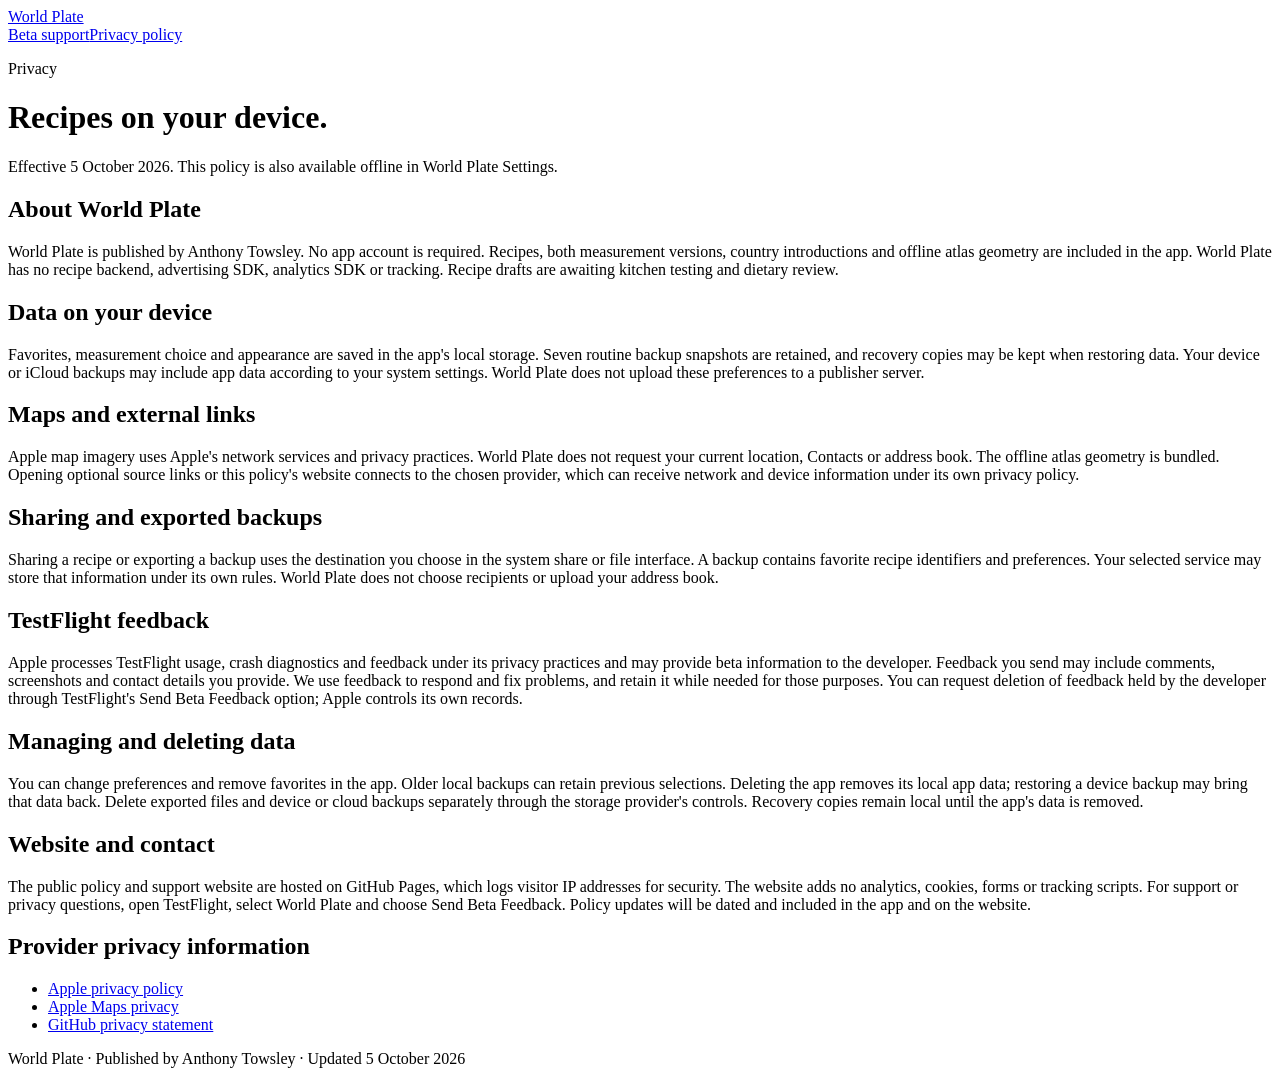
==== privacy.html @ 3ca31ac8 "Publish World Plate privacy.html" ====
<!doctype html>
<html lang="en"><head><meta charset="utf-8"><meta name="viewport" content="width=device-width, initial-scale=1">
<meta name="description" content="World Plate beta support and privacy information.">
<title>Privacy policy · World Plate</title><link rel="stylesheet" href="style.css"></head>
<body><header><a class="brand" href="./">World Plate</a><nav aria-label="Main navigation"><a href="./">Beta support</a><a href="privacy.html">Privacy policy</a></nav></header>
<main><p class="eyebrow">Privacy</p><h1>Recipes on your device.</h1><p class="intro">Effective 5 October 2026. This policy is also available offline in World Plate Settings.</p><section><h2>About World Plate</h2><p>World Plate is published by Anthony Towsley. No app account is required. Recipes, both measurement versions, country introductions and offline atlas geometry are included in the app. World Plate has no recipe backend, advertising SDK, analytics SDK or tracking. Recipe drafts are awaiting kitchen testing and dietary review.</p></section><section><h2>Data on your device</h2><p>Favorites, measurement choice and appearance are saved in the app&#x27;s local storage. Seven routine backup snapshots are retained, and recovery copies may be kept when restoring data. Your device or iCloud backups may include app data according to your system settings. World Plate does not upload these preferences to a publisher server.</p></section><section><h2>Maps and external links</h2><p>Apple map imagery uses Apple&#x27;s network services and privacy practices. World Plate does not request your current location, Contacts or address book. The offline atlas geometry is bundled. Opening optional source links or this policy&#x27;s website connects to the chosen provider, which can receive network and device information under its own privacy policy.</p></section><section><h2>Sharing and exported backups</h2><p>Sharing a recipe or exporting a backup uses the destination you choose in the system share or file interface. A backup contains favorite recipe identifiers and preferences. Your selected service may store that information under its own rules. World Plate does not choose recipients or upload your address book.</p></section><section><h2>TestFlight feedback</h2><p>Apple processes TestFlight usage, crash diagnostics and feedback under its privacy practices and may provide beta information to the developer. Feedback you send may include comments, screenshots and contact details you provide. We use feedback to respond and fix problems, and retain it while needed for those purposes. You can request deletion of feedback held by the developer through TestFlight&#x27;s Send Beta Feedback option; Apple controls its own records.</p></section><section><h2>Managing and deleting data</h2><p>You can change preferences and remove favorites in the app. Older local backups can retain previous selections. Deleting the app removes its local app data; restoring a device backup may bring that data back. Delete exported files and device or cloud backups separately through the storage provider&#x27;s controls. Recovery copies remain local until the app&#x27;s data is removed.</p></section><section><h2>Website and contact</h2><p>The public policy and support website are hosted on GitHub Pages, which logs visitor IP addresses for security. The website adds no analytics, cookies, forms or tracking scripts. For support or privacy questions, open TestFlight, select World Plate and choose Send Beta Feedback. Policy updates will be dated and included in the app and on the website.</p></section><section><h2>Provider privacy information</h2><ul>
<li><a href="https://www.apple.com/legal/privacy/">Apple privacy policy</a></li>
<li><a href="https://www.apple.com/legal/privacy/data/en/maps/">Apple Maps privacy</a></li>
<li><a href="https://docs.github.com/en/site-policy/privacy-policies/github-general-privacy-statement">GitHub privacy statement</a></li>
</ul></section></main><footer>World Plate · Published by Anthony Towsley · Updated 5 October 2026</footer></body></html>
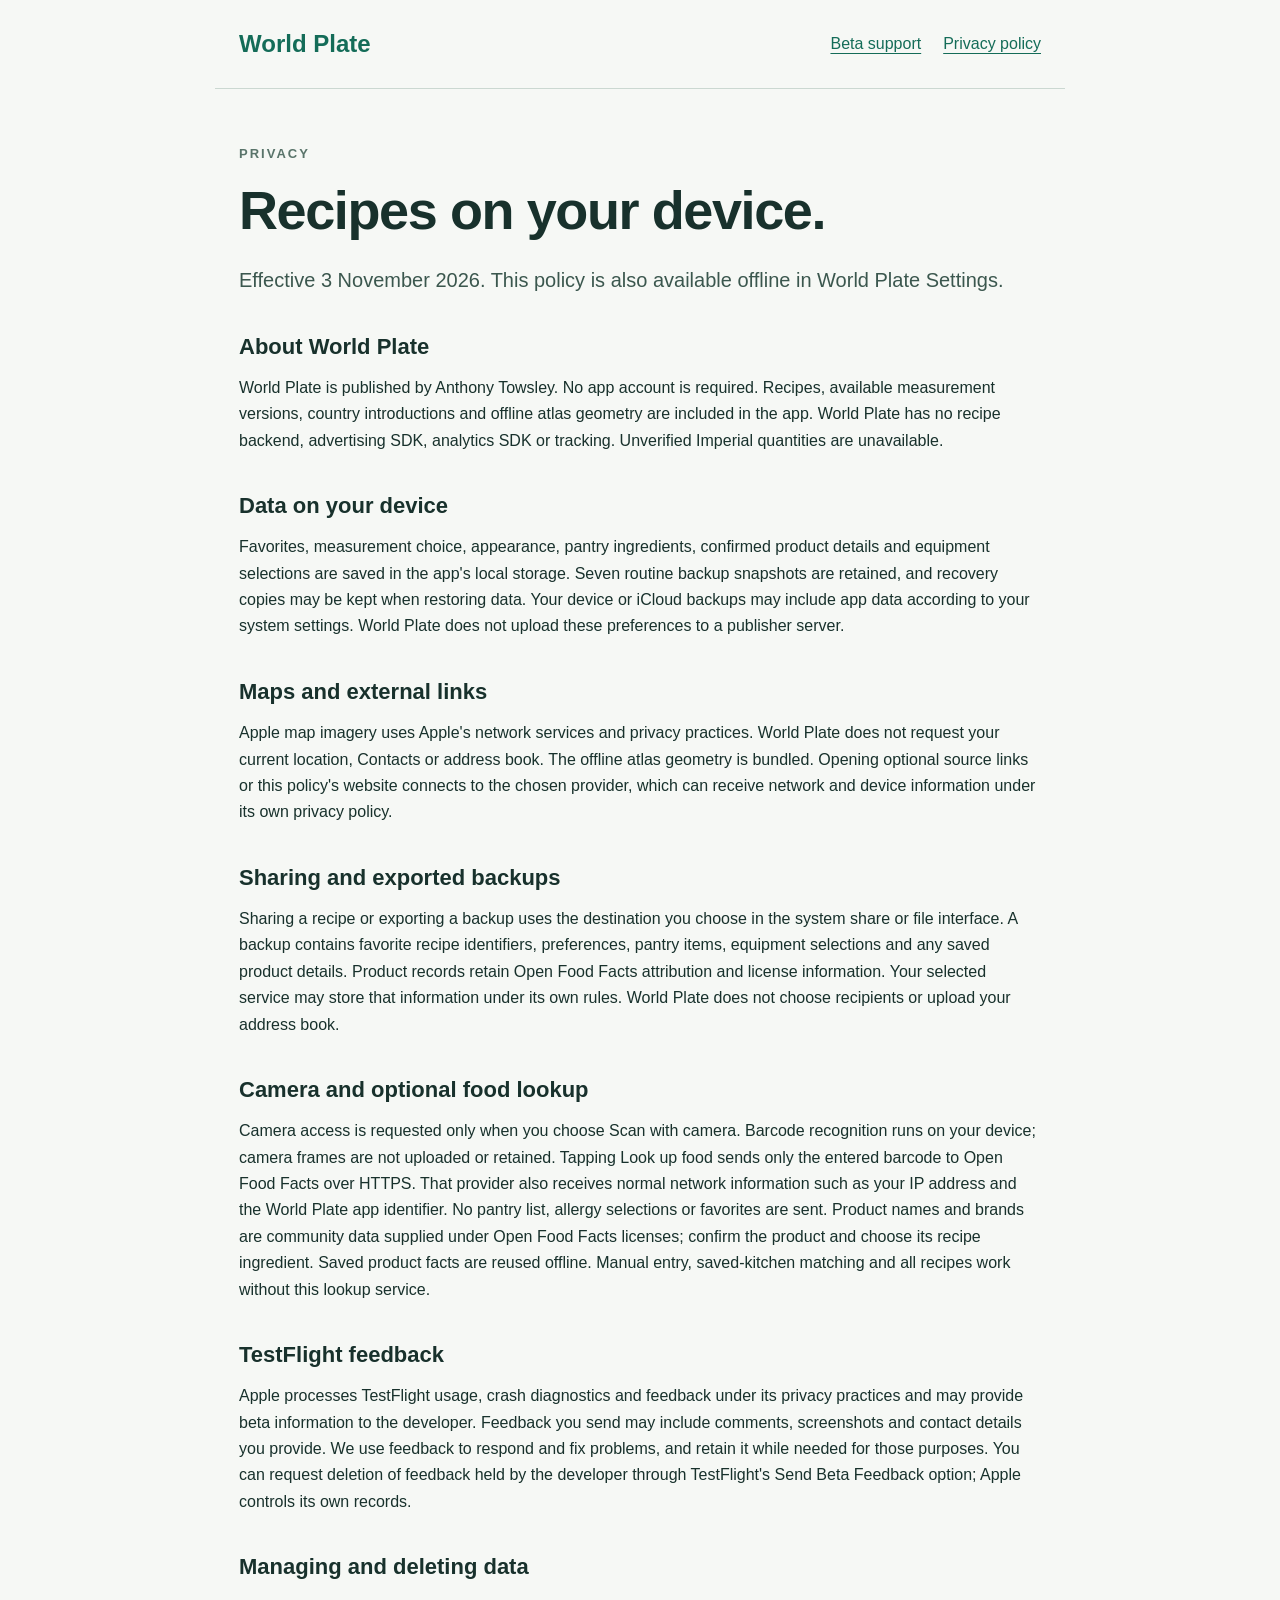
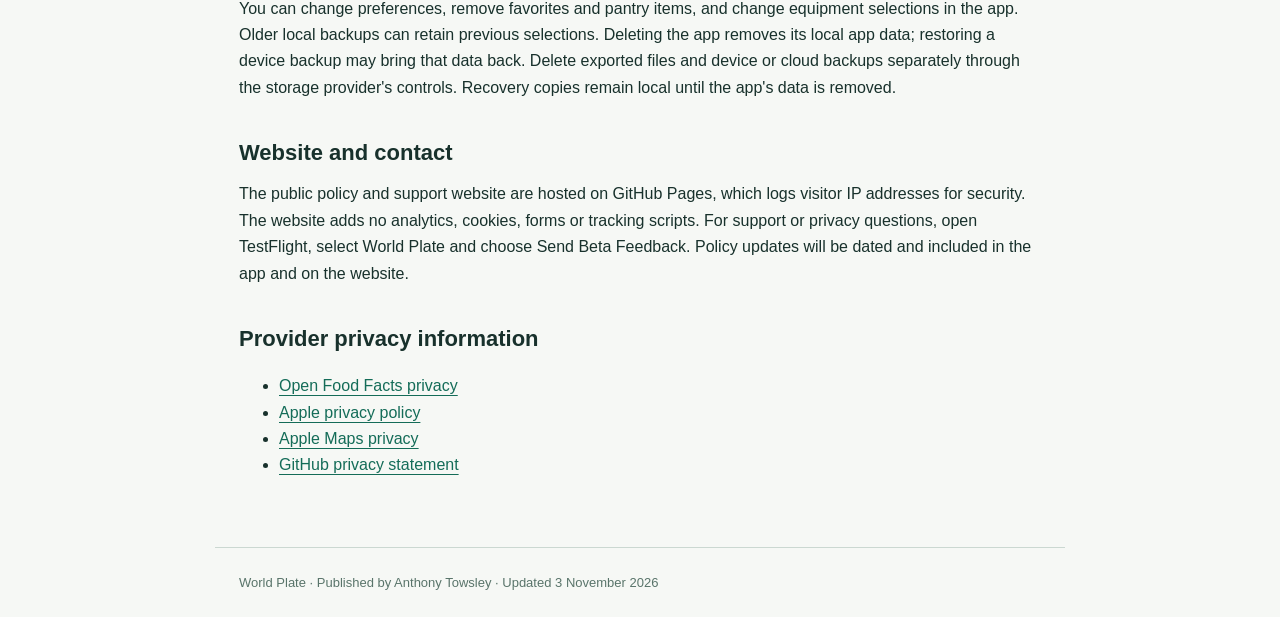
==== commit 70ede7be: "Describe optional My Kitchen barcode lookup and local pantry storage" ====
--- a/privacy.html
+++ b/privacy.html
@@ -3,8 +3,9 @@
 <meta name="description" content="World Plate beta support and privacy information.">
 <title>Privacy policy · World Plate</title><link rel="stylesheet" href="style.css"></head>
 <body><header><a class="brand" href="./">World Plate</a><nav aria-label="Main navigation"><a href="./">Beta support</a><a href="privacy.html">Privacy policy</a></nav></header>
-<main><p class="eyebrow">Privacy</p><h1>Recipes on your device.</h1><p class="intro">Effective 5 October 2026. This policy is also available offline in World Plate Settings.</p><section><h2>About World Plate</h2><p>World Plate is published by Anthony Towsley. No app account is required. Recipes, both measurement versions, country introductions and offline atlas geometry are included in the app. World Plate has no recipe backend, advertising SDK, analytics SDK or tracking. Recipe drafts are awaiting kitchen testing and dietary review.</p></section><section><h2>Data on your device</h2><p>Favorites, measurement choice and appearance are saved in the app&#x27;s local storage. Seven routine backup snapshots are retained, and recovery copies may be kept when restoring data. Your device or iCloud backups may include app data according to your system settings. World Plate does not upload these preferences to a publisher server.</p></section><section><h2>Maps and external links</h2><p>Apple map imagery uses Apple&#x27;s network services and privacy practices. World Plate does not request your current location, Contacts or address book. The offline atlas geometry is bundled. Opening optional source links or this policy&#x27;s website connects to the chosen provider, which can receive network and device information under its own privacy policy.</p></section><section><h2>Sharing and exported backups</h2><p>Sharing a recipe or exporting a backup uses the destination you choose in the system share or file interface. A backup contains favorite recipe identifiers and preferences. Your selected service may store that information under its own rules. World Plate does not choose recipients or upload your address book.</p></section><section><h2>TestFlight feedback</h2><p>Apple processes TestFlight usage, crash diagnostics and feedback under its privacy practices and may provide beta information to the developer. Feedback you send may include comments, screenshots and contact details you provide. We use feedback to respond and fix problems, and retain it while needed for those purposes. You can request deletion of feedback held by the developer through TestFlight&#x27;s Send Beta Feedback option; Apple controls its own records.</p></section><section><h2>Managing and deleting data</h2><p>You can change preferences and remove favorites in the app. Older local backups can retain previous selections. Deleting the app removes its local app data; restoring a device backup may bring that data back. Delete exported files and device or cloud backups separately through the storage provider&#x27;s controls. Recovery copies remain local until the app&#x27;s data is removed.</p></section><section><h2>Website and contact</h2><p>The public policy and support website are hosted on GitHub Pages, which logs visitor IP addresses for security. The website adds no analytics, cookies, forms or tracking scripts. For support or privacy questions, open TestFlight, select World Plate and choose Send Beta Feedback. Policy updates will be dated and included in the app and on the website.</p></section><section><h2>Provider privacy information</h2><ul>
+<main><p class="eyebrow">Privacy</p><h1>Recipes on your device.</h1><p class="intro">Effective 3 November 2026. This policy is also available offline in World Plate Settings.</p><section><h2>About World Plate</h2><p>World Plate is published by Anthony Towsley. No app account is required. Recipes, available measurement versions, country introductions and offline atlas geometry are included in the app. World Plate has no recipe backend, advertising SDK, analytics SDK or tracking. Unverified Imperial quantities are unavailable.</p></section><section><h2>Data on your device</h2><p>Favorites, measurement choice, appearance, pantry ingredients, confirmed product details and equipment selections are saved in the app&#x27;s local storage. Seven routine backup snapshots are retained, and recovery copies may be kept when restoring data. Your device or iCloud backups may include app data according to your system settings. World Plate does not upload these preferences to a publisher server.</p></section><section><h2>Maps and external links</h2><p>Apple map imagery uses Apple&#x27;s network services and privacy practices. World Plate does not request your current location, Contacts or address book. The offline atlas geometry is bundled. Opening optional source links or this policy&#x27;s website connects to the chosen provider, which can receive network and device information under its own privacy policy.</p></section><section><h2>Sharing and exported backups</h2><p>Sharing a recipe or exporting a backup uses the destination you choose in the system share or file interface. A backup contains favorite recipe identifiers, preferences, pantry items, equipment selections and any saved product details. Product records retain Open Food Facts attribution and license information. Your selected service may store that information under its own rules. World Plate does not choose recipients or upload your address book.</p></section><section><h2>Camera and optional food lookup</h2><p>Camera access is requested only when you choose Scan with camera. Barcode recognition runs on your device; camera frames are not uploaded or retained. Tapping Look up food sends only the entered barcode to Open Food Facts over HTTPS. That provider also receives normal network information such as your IP address and the World Plate app identifier. No pantry list, allergy selections or favorites are sent. Product names and brands are community data supplied under Open Food Facts licenses; confirm the product and choose its recipe ingredient. Saved product facts are reused offline. Manual entry, saved-kitchen matching and all recipes work without this lookup service.</p></section><section><h2>TestFlight feedback</h2><p>Apple processes TestFlight usage, crash diagnostics and feedback under its privacy practices and may provide beta information to the developer. Feedback you send may include comments, screenshots and contact details you provide. We use feedback to respond and fix problems, and retain it while needed for those purposes. You can request deletion of feedback held by the developer through TestFlight&#x27;s Send Beta Feedback option; Apple controls its own records.</p></section><section><h2>Managing and deleting data</h2><p>You can change preferences, remove favorites and pantry items, and change equipment selections in the app. Older local backups can retain previous selections. Deleting the app removes its local app data; restoring a device backup may bring that data back. Delete exported files and device or cloud backups separately through the storage provider&#x27;s controls. Recovery copies remain local until the app&#x27;s data is removed.</p></section><section><h2>Website and contact</h2><p>The public policy and support website are hosted on GitHub Pages, which logs visitor IP addresses for security. The website adds no analytics, cookies, forms or tracking scripts. For support or privacy questions, open TestFlight, select World Plate and choose Send Beta Feedback. Policy updates will be dated and included in the app and on the website.</p></section><section><h2>Provider privacy information</h2><ul>
+<li><a href="https://world.openfoodfacts.org/privacy">Open Food Facts privacy</a></li>
 <li><a href="https://www.apple.com/legal/privacy/">Apple privacy policy</a></li>
 <li><a href="https://www.apple.com/legal/privacy/data/en/maps/">Apple Maps privacy</a></li>
 <li><a href="https://docs.github.com/en/site-policy/privacy-policies/github-general-privacy-statement">GitHub privacy statement</a></li>
-</ul></section></main><footer>World Plate · Published by Anthony Towsley · Updated 5 October 2026</footer></body></html>+</ul></section></main><footer>World Plate · Published by Anthony Towsley · Updated 3 November 2026</footer></body></html>
--- a/style.css
+++ b/style.css
@@ -0,0 +1 @@
+*{box-sizing:border-box}html{color-scheme:light dark}body{margin:0;font-family:-apple-system,BlinkMacSystemFont,"Segoe UI",sans-serif;line-height:1.65;background:#f6f8f5;color:#18312c}header,main,footer{max-width:850px;margin:auto;padding:24px}header{display:flex;justify-content:space-between;gap:24px;flex-wrap:wrap;border-bottom:1px solid #cbd8d1}.brand{font-size:24px;font-weight:750;text-decoration:none}nav{display:flex;gap:22px;align-items:center}a{color:#146c58;text-underline-offset:4px}a:focus-visible{outline:3px solid #ad641f;outline-offset:5px}main{padding-top:54px;padding-bottom:52px}h1{font-size:clamp(34px,7vw,54px);line-height:1.12;letter-spacing:-1.4px;max-width:650px;margin:12px 0 24px}h2{font-size:22px;margin:0 0 10px}.eyebrow{text-transform:uppercase;letter-spacing:2px;font-size:13px;font-weight:700;color:#59746a}.intro{font-size:20px;line-height:1.5;color:#3b574e}section{margin-top:34px}p{margin:0 0 16px}footer{border-top:1px solid #cbd8d1;font-size:13px;color:#59746a}@media(prefers-color-scheme:dark){body{background:#15251f;color:#edf4ee}a{color:#9bddbe}.intro,.eyebrow,footer{color:#bccfc2}header,footer{border-color:#3c5347}}
